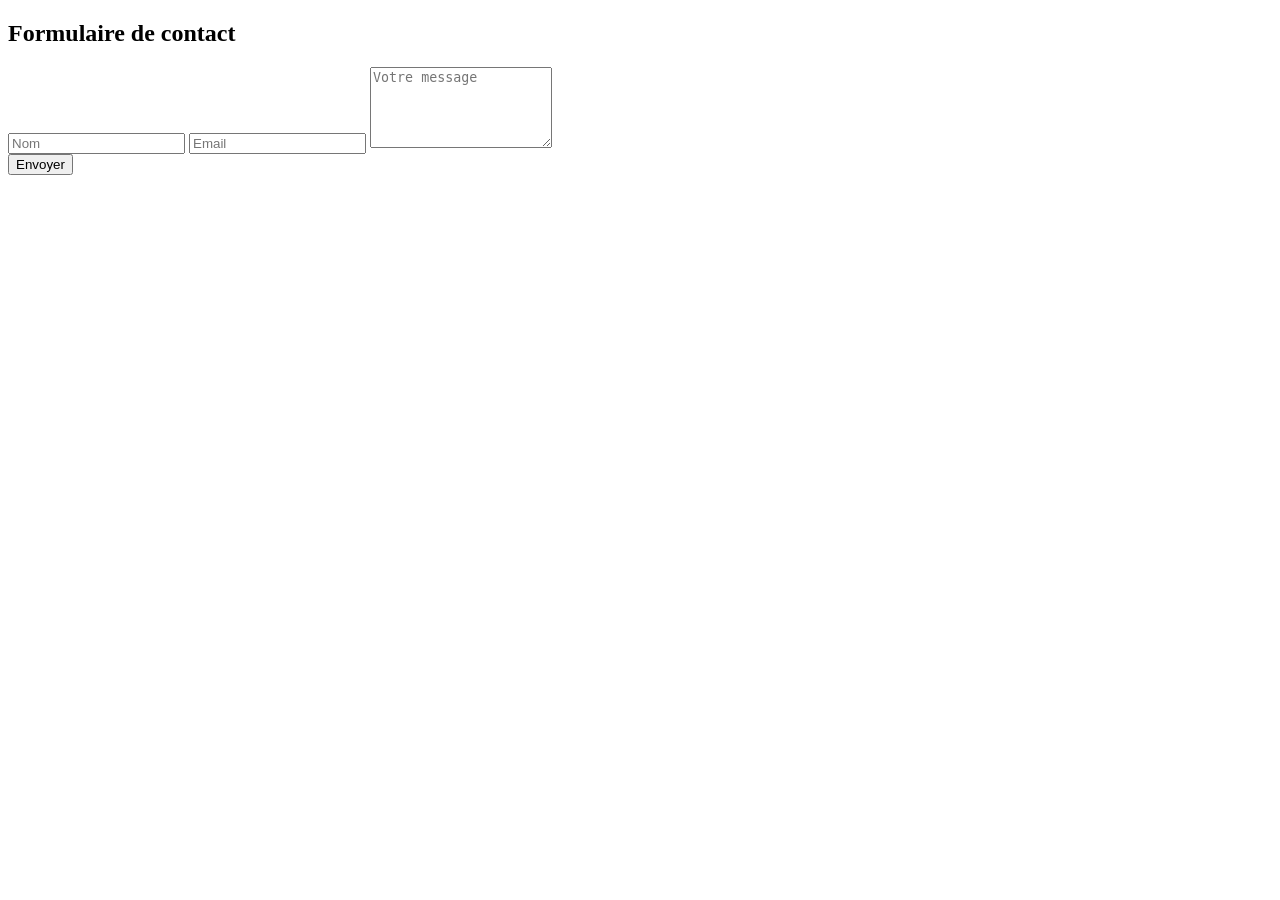
==== public/contact.html @ edf132c3 "projet formulaire sécurisé" ====
<!DOCTYPE html>
<html lang="fr">
<head>
  <meta charset="UTF-8">
  <meta http-equiv="X-UA-Compatible" content="IE=edge">
  <meta name="viewport" content="width=device-width, initial-scale=1.0">
  <title>Contact</title>
  <link rel="stylesheet" href="css/styles.css">
  <script src="https://www.google.com/recaptcha/api.js" async defer></script>
  <script src="js/validation.js"></script>
</head>
<body>
  <div class="container">
    <h2>Formulaire de contact</h2>
    <form action="/contact" method="POST" onsubmit="return validateContact()">
      <input type="text" id="nom" name="nom" placeholder="Nom" required>
      <input type="email" id="email" name="email" placeholder="Email" required>
      <textarea id="message" name="message" rows="5" placeholder="Votre message" required></textarea>
      <div class="g-recaptcha" data-sitekey="6Lf08TYrAAAAANzrCY5_BZkpWqP-VGsRADthN9OL"></div>
      <button type="submit">Envoyer</button>
    </form>
  </div>
</body>
</html>
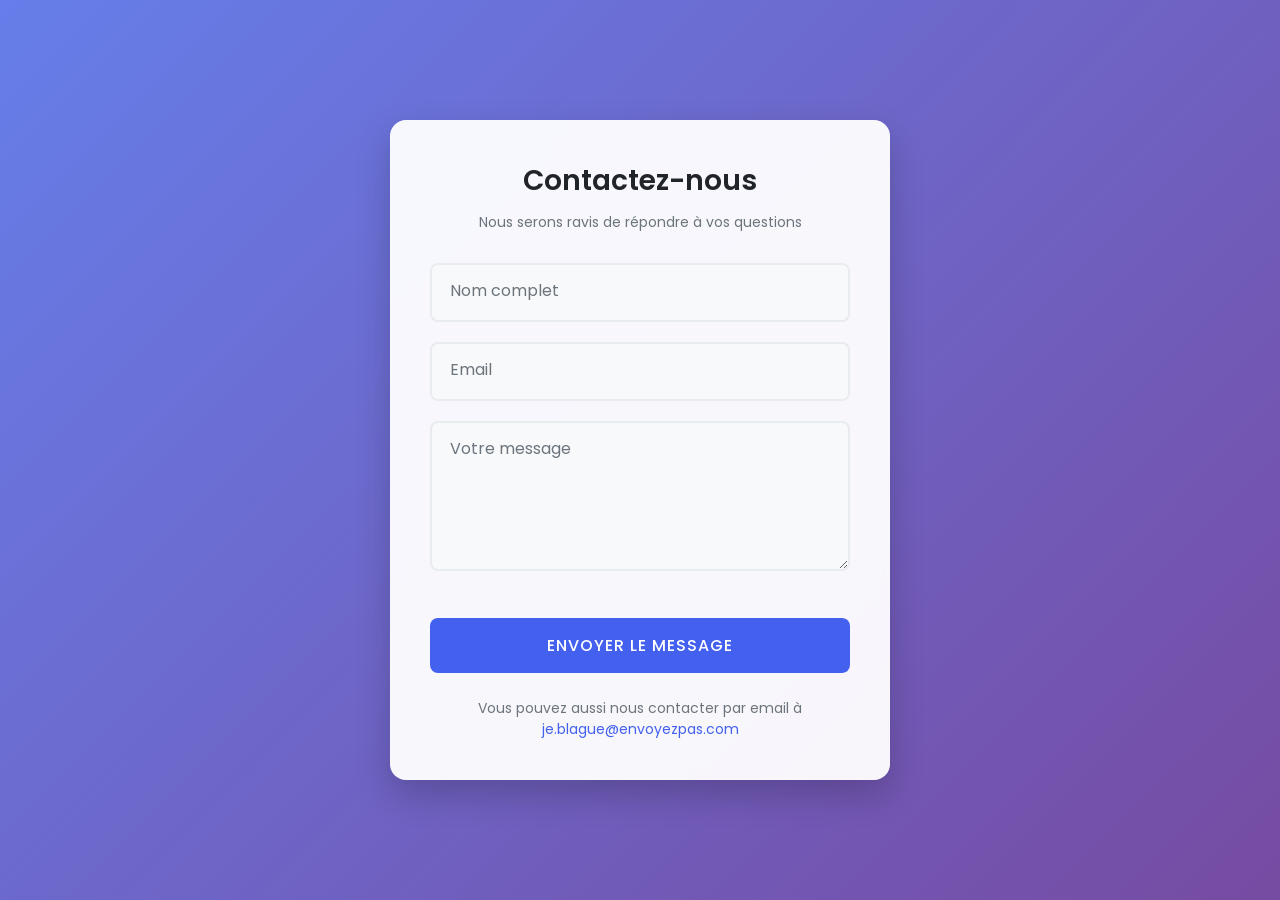
==== commit e4a39e04: "README+RAPPORT" ====
--- a/public/contact.html
+++ b/public/contact.html
@@ -2,23 +2,222 @@
 <html lang="fr">
 <head>
   <meta charset="UTF-8">
-  <meta http-equiv="X-UA-Compatible" content="IE=edge">
   <meta name="viewport" content="width=device-width, initial-scale=1.0">
-  <title>Contact</title>
-  <link rel="stylesheet" href="css/styles.css">
+  <title>Contactez-nous</title>
+  <link href="https://fonts.googleapis.com/css2?family=Poppins:wght@300;400;500;600&display=swap" rel="stylesheet">
   <script src="https://www.google.com/recaptcha/api.js" async defer></script>
-  <script src="js/validation.js"></script>
+  <style>
+    :root {
+      --primary: #4361ee;
+      --secondary: #3f37c9;
+      --light: #f8f9fa;
+      --dark: #212529;
+      --success: #4cc9f0;
+      --error: #f72585;
+    }
+    
+    * {
+      margin: 0;
+      padding: 0;
+      box-sizing: border-box;
+      font-family: 'Poppins', sans-serif;
+    }
+    
+    body {
+      background: linear-gradient(135deg, #667eea 0%, #764ba2 100%);
+      min-height: 100vh;
+      display: flex;
+      justify-content: center;
+      align-items: center;
+      padding: 20px;
+    }
+    
+    .contact-container {
+      background: rgba(255, 255, 255, 0.95);
+      width: 100%;
+      max-width: 500px;
+      padding: 40px;
+      border-radius: 16px;
+      box-shadow: 0 15px 35px rgba(0, 0, 0, 0.2);
+      backdrop-filter: blur(10px);
+      animation: fadeIn 0.6s ease-out;
+    }
+    
+    @keyframes fadeIn {
+      from { opacity: 0; transform: translateY(20px); }
+      to { opacity: 1; transform: translateY(0); }
+    }
+    
+    .contact-header {
+      text-align: center;
+      margin-bottom: 30px;
+    }
+    
+    .contact-header h2 {
+      color: var(--dark);
+      font-size: 28px;
+      font-weight: 600;
+      margin-bottom: 10px;
+    }
+    
+    .contact-header p {
+      color: #6c757d;
+      font-size: 14px;
+    }
+    
+    .form-group {
+      margin-bottom: 20px;
+      position: relative;
+    }
+    
+    .form-group input,
+    .form-group textarea {
+      width: 100%;
+      padding: 15px 20px;
+      border: 2px solid #e9ecef;
+      border-radius: 8px;
+      font-size: 16px;
+      transition: all 0.3s;
+      background-color: #f8f9fa;
+    }
+    
+    .form-group textarea {
+      min-height: 150px;
+      resize: vertical;
+    }
+    
+    .form-group input:focus,
+    .form-group textarea:focus {
+      border-color: var(--primary);
+      box-shadow: 0 0 0 3px rgba(67, 97, 238, 0.2);
+      outline: none;
+      background-color: white;
+    }
+    
+    .form-group label {
+      position: absolute;
+      left: 20px;
+      top: 15px;
+      color: #6c757d;
+      font-size: 16px;
+      transition: all 0.3s;
+      pointer-events: none;
+    }
+    
+    .form-group input:focus + label,
+    .form-group input:not(:placeholder-shown) + label,
+    .form-group textarea:focus + label,
+    .form-group textarea:not(:placeholder-shown) + label {
+      top: -10px;
+      left: 10px;
+      font-size: 12px;
+      background: white;
+      padding: 0 5px;
+      color: var(--primary);
+    }
+    
+    .g-recaptcha {
+      margin: 20px 0;
+      display: flex;
+      justify-content: center;
+    }
+    
+    .submit-btn {
+      width: 100%;
+      padding: 15px;
+      background: var(--primary);
+      color: white;
+      border: none;
+      border-radius: 8px;
+      font-size: 16px;
+      font-weight: 500;
+      cursor: pointer;
+      transition: all 0.3s;
+      text-transform: uppercase;
+      letter-spacing: 1px;
+    }
+    
+    .submit-btn:hover {
+      background: var(--secondary);
+      transform: translateY(-2px);
+      box-shadow: 0 5px 15px rgba(0, 0, 0, 0.1);
+    }
+    
+    .contact-info {
+      margin-top: 25px;
+      text-align: center;
+      font-size: 14px;
+      color: #6c757d;
+    }
+    
+    .contact-info a {
+      color: var(--primary);
+      text-decoration: none;
+    }
+    
+    .contact-info a:hover {
+      text-decoration: underline;
+    }
+    
+    @media (max-width: 576px) {
+      .contact-container {
+        padding: 30px 20px;
+      }
+    }
+  </style>
 </head>
 <body>
-  <div class="container">
-    <h2>Formulaire de contact</h2>
+  <div class="contact-container">
+    <div class="contact-header">
+      <h2>Contactez-nous</h2>
+      <p>Nous serons ravis de répondre à vos questions</p>
+    </div>
+    
     <form action="/contact" method="POST" onsubmit="return validateContact()">
-      <input type="text" id="nom" name="nom" placeholder="Nom" required>
-      <input type="email" id="email" name="email" placeholder="Email" required>
-      <textarea id="message" name="message" rows="5" placeholder="Votre message" required></textarea>
+      <div class="form-group">
+        <input type="text" id="nom" name="nom" placeholder=" " required>
+        <label for="nom">Nom complet</label>
+      </div>
+      
+      <div class="form-group">
+        <input type="email" id="email" name="email" placeholder=" " required>
+        <label for="email">Email</label>
+      </div>
+      
+      <div class="form-group">
+        <textarea id="message" name="message" placeholder=" " required></textarea>
+        <label for="message">Votre message</label>
+      </div>
+      
       <div class="g-recaptcha" data-sitekey="6Lf08TYrAAAAANzrCY5_BZkpWqP-VGsRADthN9OL"></div>
-      <button type="submit">Envoyer</button>
+      
+      <button type="submit" class="submit-btn">Envoyer le message</button>
+      
+      <div class="contact-info">
+        Vous pouvez aussi nous contacter par email à <a href="mailto:contact@exemple.com">je.blague@envoyezpas.com</a>
+      </div>
     </form>
   </div>
+
+  <script>
+    function validateContact() {
+      const nom = document.getElementById('nom').value;
+      const email = document.getElementById('email').value;
+      const message = document.getElementById('message').value;
+      
+      if (!nom || !email || !message) {
+        alert('Veuillez remplir tous les champs');
+        return false;
+      }
+      
+      // Validation email simple
+      if (!/^[^\s@]+@[^\s@]+\.[^\s@]+$/.test(email)) {
+        alert('Veuillez entrer une adresse email valide');
+        return false;
+      }
+      
+      return true;
+    }
+  </script>
 </body>
 </html>
